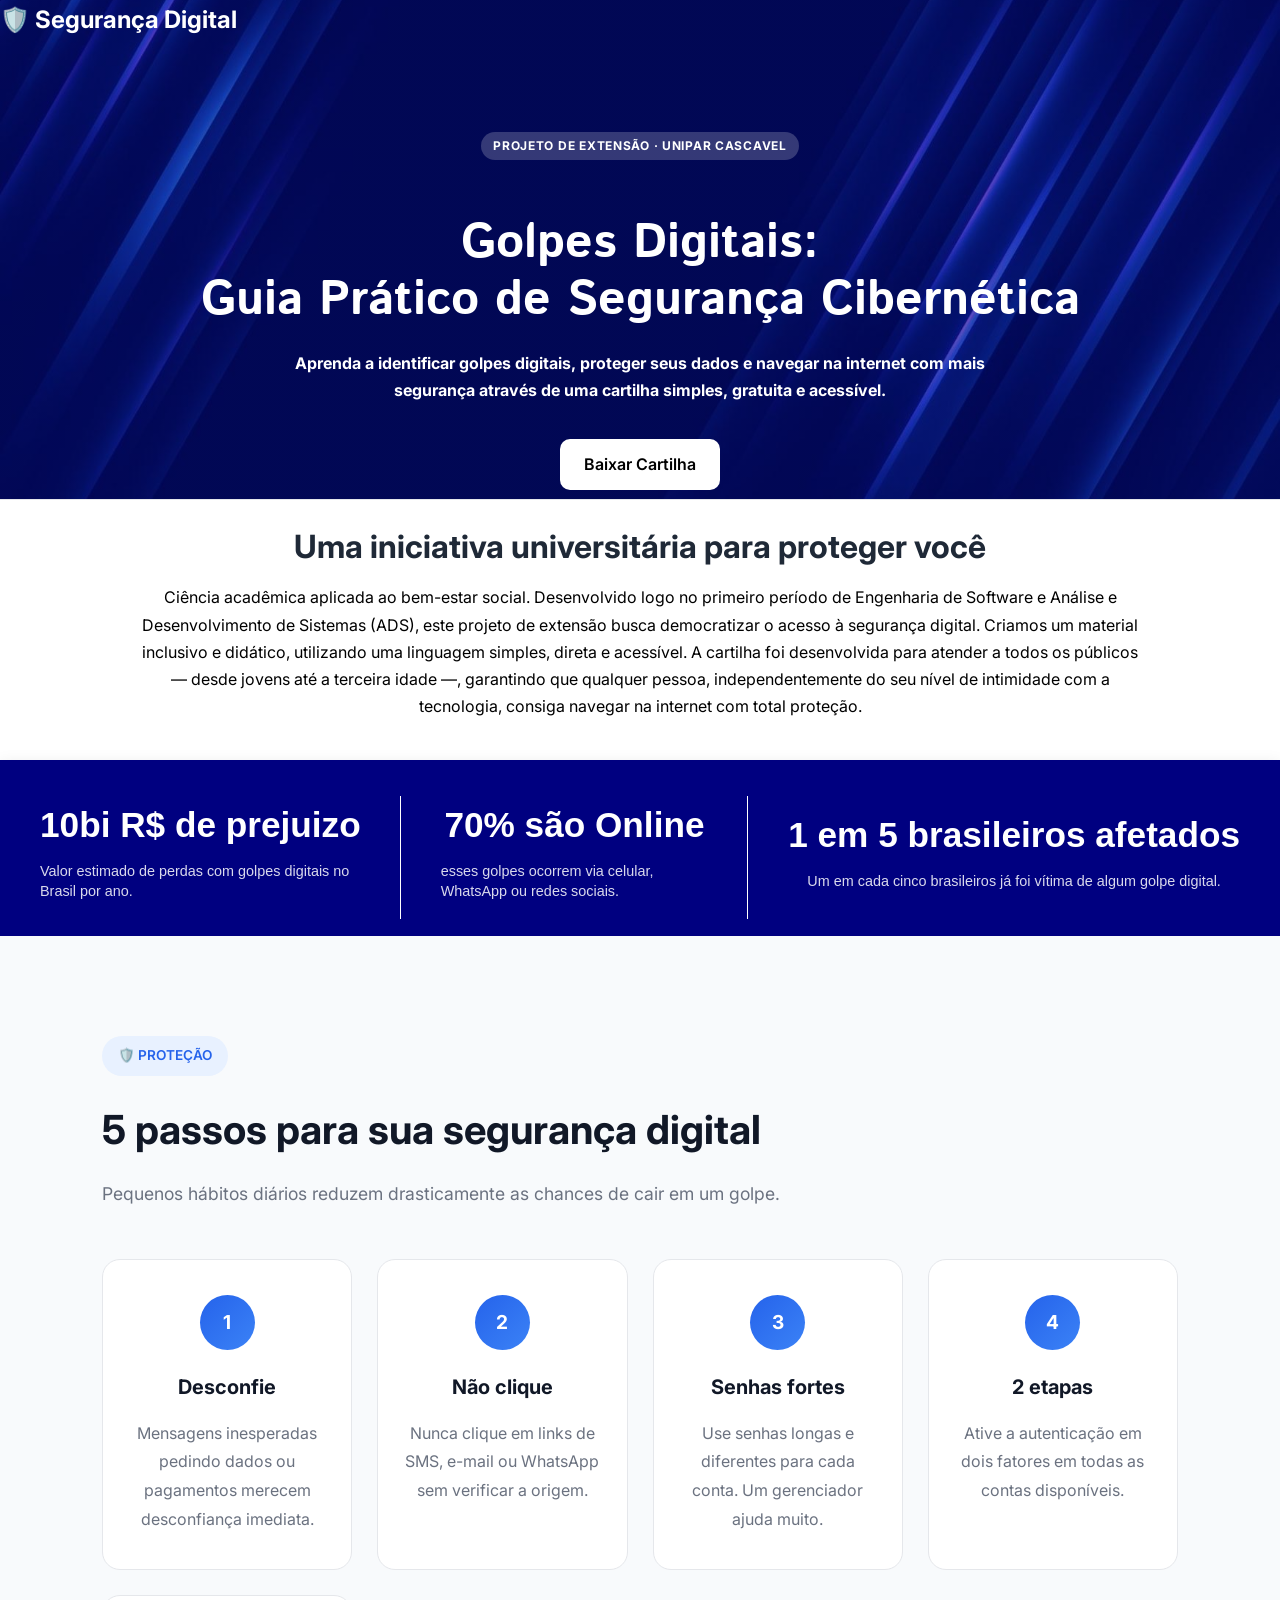
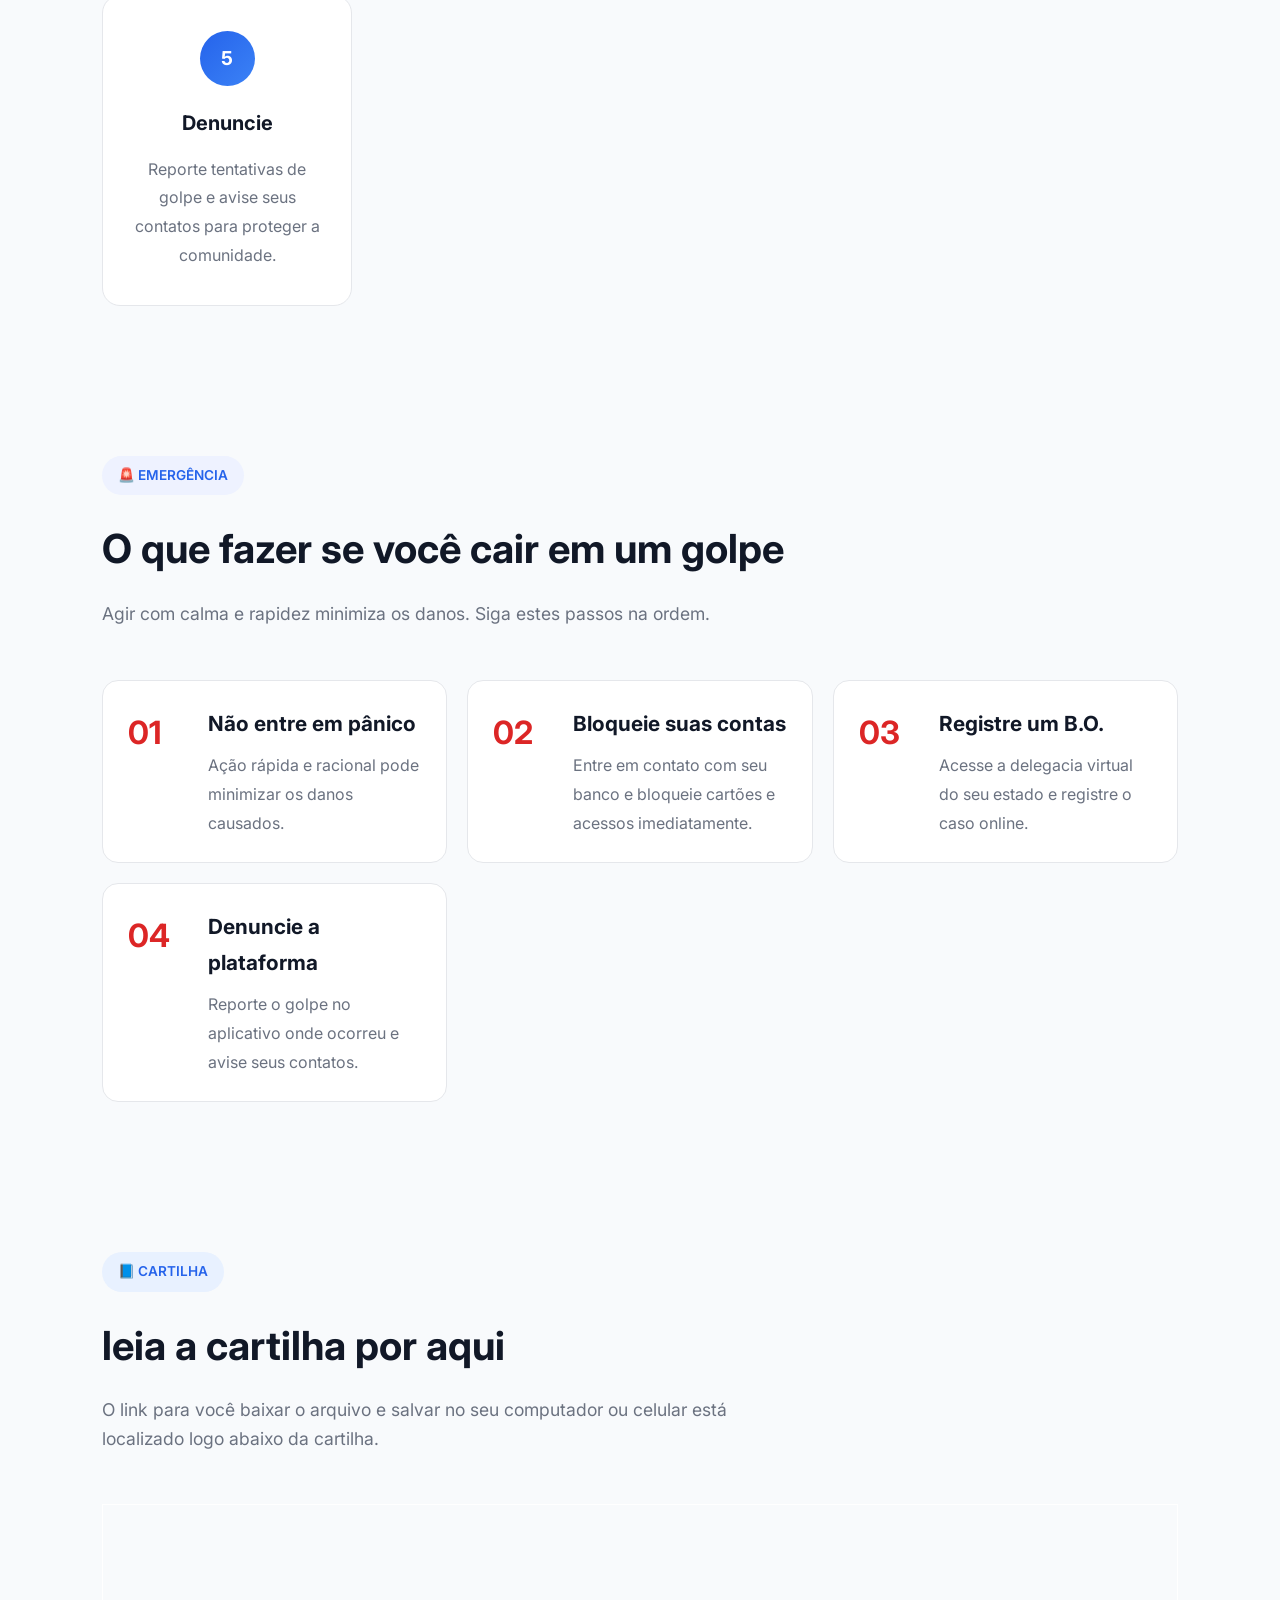
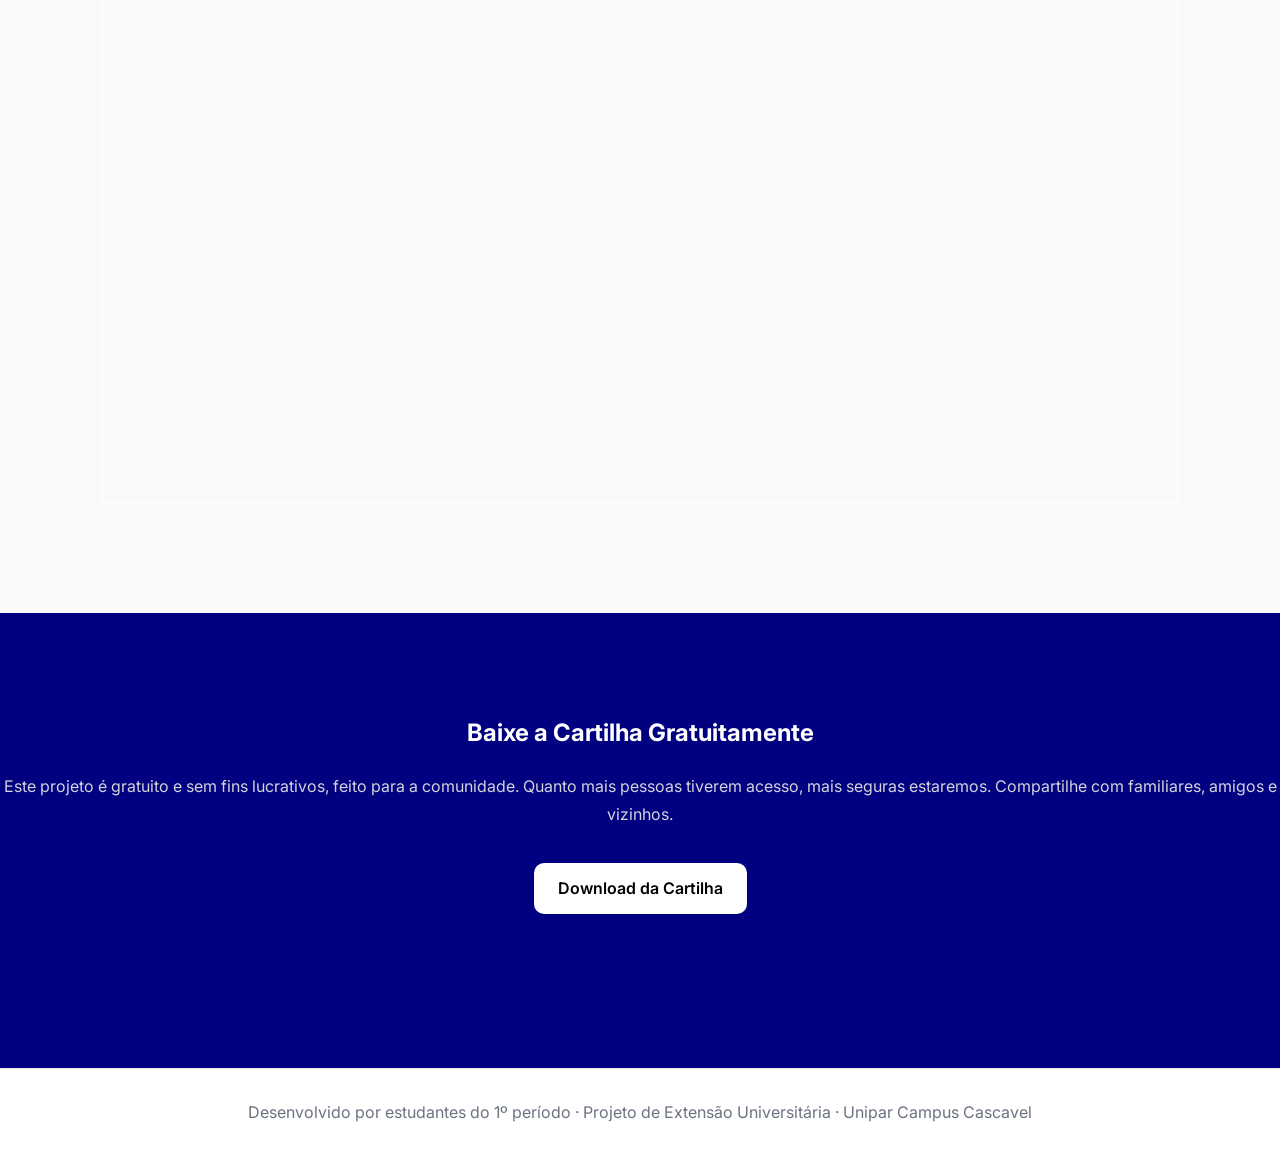
==== index.html @ 3634620d "V 1.4 -Correção de bug nos arquivos- Erro ao identificar arquivo" ====
<!DOCTYPE html>
<html lang="pt-BR">
<head>
    <meta charset="UTF-8">
    <meta name="viewport" content="width=device-width, initial-scale=1.0">
    <title>Golpes Digitais | Guia Prático de Segurança Cibernética</title>

    <link rel="stylesheet" href="style.css">

    <link rel="preconnect" href="https://fonts.googleapis.com">
    <link href="https://fonts.googleapis.com/css2?family=Inter:wght@300;400;500;600;700&display=swap" rel="stylesheet">
</head>
<body>

<header class="Cabecalho">
        
    <h2>🛡️ Segurança Digital</h2>

    <div class="primeira_dobra">

        <span class="tag">
            Projeto de Extensão · Unipar Cascavel
        </span>

        <h1>
            Golpes Digitais:
            <br>
            Guia Prático de Segurança Cibernética
        </h1>

        <p>
            Aprenda a identificar golpes digitais, proteger seus dados
            e navegar na internet com mais segurança através de uma
            cartilha simples, gratuita e acessível.
        </p>

        <div class="primeiradobra-buttons">
            <a href="Cartilha-Seguranca-digital-pdf.pdf" class="btn-primary">
                Baixar Cartilha
            </a>
        </div>
    </div>
</header>


<section class="Biografia">
    
    <div class="Biografia-titulo">
        <h1>Uma iniciativa universitária para proteger você</h1>
        <p>
            Ciência acadêmica aplicada ao bem-estar social. Desenvolvido logo no primeiro período de Engenharia de Software e Análise e Desenvolvimento de Sistemas (ADS), este projeto de extensão busca democratizar o acesso à segurança digital. Criamos um material inclusivo e didático, utilizando uma linguagem simples, direta e acessível. 
            A cartilha foi desenvolvida para atender a todos os públicos — desde jovens até a terceira idade —, garantindo que qualquer pessoa, independentemente do seu nível de intimidade com a tecnologia, consiga navegar na internet com total proteção.
    </div>

</section>


<section class="banner-container">
        
        <div class="banner-Informativo">
            <div class="titulo-informativo"><h4> 10bi R$ de prejuizo</h4></div>
            <div class="texto-informativo">Valor estimado de perdas com golpes digitais no Brasil por ano.</div>                     
        </div>

        <div class="banner-Informativo">
            <div class="titulo-informativo"> <h4>70% são Online </h4></div>
            <div class="texto-informativo">esses golpes ocorrem via celular, WhatsApp ou redes sociais.</div>
        </div>

        <div class="banner-Informativo">
            <div class="titulo-informativo"><h4>1 em 5 brasileiros afetados</h4></div>
            <div class="texto-informativo">Um em cada cinco brasileiros já foi vítima de algum golpe digital.</div>
        </div>

</section>


<section class="dicas-seguranca">

    <div class="cabecalho-seguranca">

        <span class="etiqueta-protecao">
            🛡️ PROTEÇÃO
        </span>

        <h2>
            5 passos para sua segurança digital
        </h2>

        <p>
            Pequenos hábitos diários reduzem drasticamente as chances de cair em um golpe.
        </p>

    </div>

    <div class="grade-dicas">

        <div class="cartao-dica">

            <div class="numero-dica">1</div>

            <h3>Desconfie</h3>

            <p>
                Mensagens inesperadas pedindo dados ou pagamentos merecem desconfiança imediata.
            </p>

        </div>

        <div class="cartao-dica">

            <div class="numero-dica">2</div>

            <h3>Não clique</h3>

            <p>
                Nunca clique em links de SMS, e-mail ou WhatsApp sem verificar a origem.
            </p>

        </div>

        <div class="cartao-dica">

            <div class="numero-dica">3</div>

            <h3>Senhas fortes</h3>

            <p>
                Use senhas longas e diferentes para cada conta. Um gerenciador ajuda muito.
            </p>

        </div>

        <div class="cartao-dica">

            <div class="numero-dica">4</div>

            <h3>2 etapas</h3>

            <p>
                Ative a autenticação em dois fatores em todas as contas disponíveis.
            </p>

        </div>

        <div class="cartao-dica">

            <div class="numero-dica">5</div>

            <h3>Denuncie</h3>

            <p>
                Reporte tentativas de golpe e avise seus contatos para proteger a comunidade.
            </p>

        </div>

    </div>

</section>

<section class="secao-emergencia">

    <div class="cabecalho-emergencia">

        <span class="etiqueta-emergencia">
            🚨 EMERGÊNCIA
        </span>

        <h2>
            O que fazer se você cair em um golpe
        </h2>

        <p>
            Agir com calma e rapidez minimiza os danos. Siga estes passos na ordem.
        </p>

    </div>

    <div class="grade-emergencia">

        <div class="cartao-emergencia">

            <span class="numero-emergencia">01</span>

            <div class="conteudo-emergencia">
                <h3>Não entre em pânico</h3>

                <p>
                    Ação rápida e racional pode minimizar os danos causados.
                </p>
            </div>

        </div>

        <div class="cartao-emergencia">

            <span class="numero-emergencia">02</span>

            <div class="conteudo-emergencia">
                <h3>Bloqueie suas contas</h3>

                <p>
                    Entre em contato com seu banco e bloqueie cartões e acessos imediatamente.
                </p>
            </div>

        </div>

        <div class="cartao-emergencia">

            <span class="numero-emergencia">03</span>

            <div class="conteudo-emergencia">
                <h3>Registre um B.O.</h3>

                <p>
                    Acesse a delegacia virtual do seu estado e registre o caso online.
                </p>
            </div>

        </div>

        <div class="cartao-emergencia">

            <span class="numero-emergencia">04</span>

            <div class="conteudo-emergencia">
                <h3>Denuncie a plataforma</h3>

                <p>
                    Reporte o golpe no aplicativo onde ocorreu e avise seus contatos.
                </p>
            </div>

        </div>

    </div>

</section>

<section class="cartilha">

    <div class="cabecalho-cartilha">

        <span class="etiqueta-catilha">
          📘 CARTILHA
        </span>

        <h2>
            leia a cartilha por aqui
        </h2>

        <p>
            O link para você baixar o arquivo e salvar no seu computador ou celular está localizado logo abaixo da cartilha.
        </p>

    </div>

    <div class="vizualizacao-cartilha">

        <iframe allowfullscreen="allowfullscreen" allow="clipboard-write" scrolling="no" class="fp-iframe" src="https://heyzine.com/flip-book/34ccbaf224.html" style="border: 1px solid rgb(255, 255, 255); width: 100%; height: 600px;"></iframe>
    
    </div>
</section>

<section id="download" class="cta">
    <div class="container">

        <h2>Baixe a Cartilha Gratuitamente</h2>

        <p>
            Este projeto é gratuito e sem fins lucrativos, feito para a comunidade. Quanto mais pessoas tiverem acesso, mais seguras estaremos. Compartilhe com familiares, amigos e vizinhos.
        </p>

        <a href="Cartilha-Seguranca-digital-pdf.pdf" class="btn-primary">
            Download da Cartilha
        </a><br><br><br>


    </div>
</section>

<footer>
  <p>Desenvolvido por estudantes do 1º período · Projeto de Extensão Universitária · Unipar Campus Cascavel</p>
</footer>

</body>
</html>
---- style.css ----
@import url('https://fonts.googleapis.com/css2?family=Bitcount+Single:wght@100..900&family=Inter:ital,opsz,wght@0,14..32,100..900;1,14..32,100..900&family=Istok+Web:ital,wght@0,400;0,700;1,400;1,700&display=swap');

* {
    margin: 0;
    padding:0;
    box-sizing: border-box;
}

body {
    font-family: 'Inter', sans-serif ;
    color: #1f2937;
    background: #ffffff;
    line-height: 1.7;
}


.Cabecalho {

    height: 500px;
    width: 100%;
    z-index: 1000;
    color: white;
    border-bottom: 1px solid #e5e7eb;
    background:linear-gradient(rgba(0, 0, 128,0.5),
                rgba(0, 0, 128,0.5)),  url(img/11543937-fundo-azul-escuro-abstrato-com-efeito-de-luz-brilhante-diagonal-vetor.jpg ) center;
    background-repeat: no-repeat;
    background-size: cover;
    margin-bottom: 20px;

}
 

.Cabecalho h1 {
    color: white;
    padding: 20px 20px 0 20px; 
    font-family: Istok Web;
}


.btn-primary {
    background: #ffffff;
    color: rgb(0, 0, 0);
    text-decoration: none;
    padding: 12px 24px;
    border-radius: 10px;
    font-weight: 600;
    display: inline-block; 
}


.primeira_dobra {
    padding: 90px 0px;
    text-align: center;
    align-items: center;
    justify-content: space-between;
}

.tag {
    display: inline-block;
    background: rgba(255, 255, 255, 0.2); 
    color: white;
    font-size: .75rem; 
    font-weight: 700;
    letter-spacing: .06em; 
    text-transform: uppercase;
    padding: .25rem .75rem; 
    border-radius: 999px;
    margin-bottom: .9rem;
}

.primeira_dobra h1 {
    font-size: 3rem;
    line-height: 1.2;
    margin-bottom: 20px;
    margin-top: 20px;
}

.primeira_dobra p {
    max-width: 700px;
    margin: auto;
    color: #ffffff;
    font-weight: bold;
    justify-content: space-between;
}


.primeiradobra-buttons{
    margin-top: 35px;
    display: flex;
    justify-content: center;
    gap: 20px;
}

/*---------------------------------------------*/

.texto_biografia {
    display: flex;
    max-width: 800px;
    margin: 0 auto;  
    color: #000000;
    padding: 50px;
    text-align: center;  
}

.gray {
    background: #f9fafb;
      padding: 90px 0;

}

.Biografia-titulo {
    text-align: center;
    margin-bottom: 40px;
}

.Biografia-titulo h1 {
    font-size: 2rem;
    margin-bottom: 10px;
}

.Biografia-titulo p {
    color: #000000;
    max-width: 1000px;
    margin: 0 auto;  
    text-align: center;  
}

.grid{
    display:grid;
    grid-template-columns:repeat(auto-fit,minmax(250px,1fr));
    gap:25px;
}


/*---------------------------------------------*/

.banner-wrapper {
    display: flex;
    justify-content: center; 
    align-items: center;     
    width: 90%;             
    box-sizing: border-box;
}

.banner-container {
    font-family: 'Open Sans', sans-serif;
    display: flex;
    background-color: #000080;
    color: #ffffff;
    width: 100%;
    overflow: hidden;
    box-shadow: 0 4px 15px rgba(0, 0, 0, 0.1);
    box-sizing: border-box;
}

.banner-Informativo {
    flex: 1;
    padding: 35px 40px 35px;
    display: flex;
    flex-direction: column;
    justify-content: center;
    align-items: center;
    position: relative;
    box-sizing: border-box;
   
}


.banner-Informativo:not(:last-child)::after {
    content: '';
    position: absolute;
    right: 0;
    top: 20%;
    height: 70%;
    width: 1px;
    background-color: white;
}

.titulo-informativo {
    font-size: 2.2rem;
    font-weight: 800;
    margin-bottom: 6px;
    white-space: nowrap;
}

.texto-informativo {
    font-size: 0.9rem;
    font-weight: 400;
    color: rgba(255, 255, 255, 0.85);
    line-height: 1.4;
}

@media (max-width: 768px){
    .banner-wrapper {
        padding: 20px 15px; 
    }
    
    .banner-container {
        flex-direction: column; 
    }
    .banner-Informativo {
        align-items: center;
        text-align: center;
        padding: 30px 20px;
    }

    .banner-Informativo:not(:last-child)::after {
        display: none;
    }
}

/*---------------------------------------------*/

.dicas-seguranca {
    padding: 100px 8%;
    background: #f8fafc;
}

.cabecalho-seguranca {
    max-width: 700px;
    margin-bottom: 50px;
}

.etiqueta-protecao {
    display: inline-flex;
    align-items: center;
    gap: 8px;

    background: #e8f1ff;
    color: #2563eb;

    padding: 8px 16px;
    border-radius: 999px;

    font-size: 0.85rem;
    font-weight: 600;

    margin-bottom: 20px;
}

.cabecalho-seguranca h2 {
    font-size: 2.5rem;
    font-weight: 700;
    color: #111827;

    margin-bottom: 15px;
}

.cabecalho-seguranca p {
    color: #6b7280;
    font-size: 1.1rem;
    line-height: 1.7;
}

.grade-dicas {
    display: grid;
    grid-template-columns: repeat(auto-fit, minmax(240px, 1fr));
    gap: 25px;
}

.cartao-dica {
    background: #ffffff;

    border: 1px solid #e5e7eb;
    border-radius: 18px;

    padding: 35px 25px;

    text-align: center;

    transition: 0.3s ease;
}

.cartao-dica:hover {
    transform: translateY(-6px);

    box-shadow:
        0 15px 35px rgba(0,0,0,0.08);
}

.numero-dica {
    width: 55px;
    height: 55px;

    margin: 0 auto 20px;

    border-radius: 50%;

    background: linear-gradient(
        135deg,
        #2563eb,
        #3b82f6
    );

    color: white;

    display: flex;
    align-items: center;
    justify-content: center;

    font-size: 1.2rem;
    font-weight: 700;
}

.cartao-dica h3 {
    color: #111827;
    font-size: 1.25rem;
    margin-bottom: 15px;
}

.cartao-dica p {
    color: #6b7280;
    line-height: 1.8;
}

/* Responsivo */

@media (max-width: 768px) {

    .dicas-seguranca {
        padding: 70px 6%;
    }

    .cabecalho-seguranca h2 {
        font-size: 2rem;
    }

}

/*---------------------------------------------*/

.secao-emergencia {
    padding: 50px 8%;
    background: #f8fafc;
}

.cabecalho-emergencia {
    max-width: 700px;
    margin-bottom: 50px;
}

.etiqueta-emergencia {
    display: inline-flex;
    align-items: center;

    padding: 8px 16px;

    border-radius: 999px;

    background: #eef2ff;
    color: #2563eb;

    font-size: 0.85rem;
    font-weight: 600;

    margin-bottom: 20px;
}

.cabecalho-emergencia h2 {
    font-size: 2.5rem;
    font-weight: 700;

    color: #111827;

    margin-bottom: 15px;
}

.cabecalho-emergencia p {
    color: #6b7280;
    font-size: 1.1rem;
    line-height: 1.8;
}

.grade-emergencia {
    display: grid;
    grid-template-columns: repeat(auto-fit, minmax(320px, 1fr));
    gap: 20px;
}

.cartao-emergencia {
    display: flex;
    gap: 20px;

    background: #ffffff;

    border: 1px solid #e5e7eb;
    border-radius: 16px;

    padding: 25px;

    transition: 0.3s ease;
}

.cartao-emergencia:hover {
    transform: translateY(-5px);

    box-shadow:
        0 12px 30px rgba(0, 0, 0, 0.08);

    border-color: #ef4444;
}

.numero-emergencia {
    font-size: 2rem;
    font-weight: 700;

    color: #dc2626;

    min-width: 60px;
}

.conteudo-emergencia h3 {
    font-size: 1.3rem;
    color: #111827;

    margin-bottom: 10px;
}

.conteudo-emergencia p {
    color: #6b7280;
    line-height: 1.8;
}

/* Responsivo */

@media (max-width: 768px) {

    .secao-emergencia {
        padding: 70px 6%;
    }

    .cabecalho-emergencia h2 {
        font-size: 2rem;
    }

    .cartao-emergencia {
        flex-direction: column;
        gap: 10px;
    }

    .numero-emergencia {
        min-width: auto;
    }

}

/*---------------------------------------------*/

.cartilha{
    width: 100%; 
    padding: 100px 8%;
    background: #f8fafc;
}    

.cabecalho-cartilha {
    max-width: 700px;
    margin-bottom: 50px;
}

.etiqueta-catilha{
    display: inline-flex;
    align-items: center;
    gap: 8px;

    background: #e8f1ff;
    color: #2563eb;

    padding: 8px 16px;
    border-radius: 999px;

    font-size: 0.85rem;
    font-weight: 600;

    margin-bottom: 20px;
}

.cabecalho-cartilha h2 {
    font-size: 2.5rem;
    font-weight: 700;
    color: #111827;

    margin-bottom: 15px;
}

.cabecalho-cartilha p {
    color: #6b7280;
    font-size: 1.1rem;
    line-height: 1.7;
}

.vizulizacao-cartilha{
    justify-content: center; 
    align-items: center; 
    padding: 100px 8%;

}

/*---------------------------------------------*/

.cta{
    background:#000080;
    color:white;
    text-align:center;
    padding:100px 0;
}

.cta p{
    margin:20px 0 35px;
    color:#d1d5db;
}

footer{
    padding:30px;
    text-align:center;
    border-top:1px solid #e5e7eb;
    color:#6b7280;
}

@media(max-width:768px){

    .hero h1{
        font-size:2.2rem;
    }

    .hero-buttons{
        flex-direction:column;
        align-items:center;
    }

}
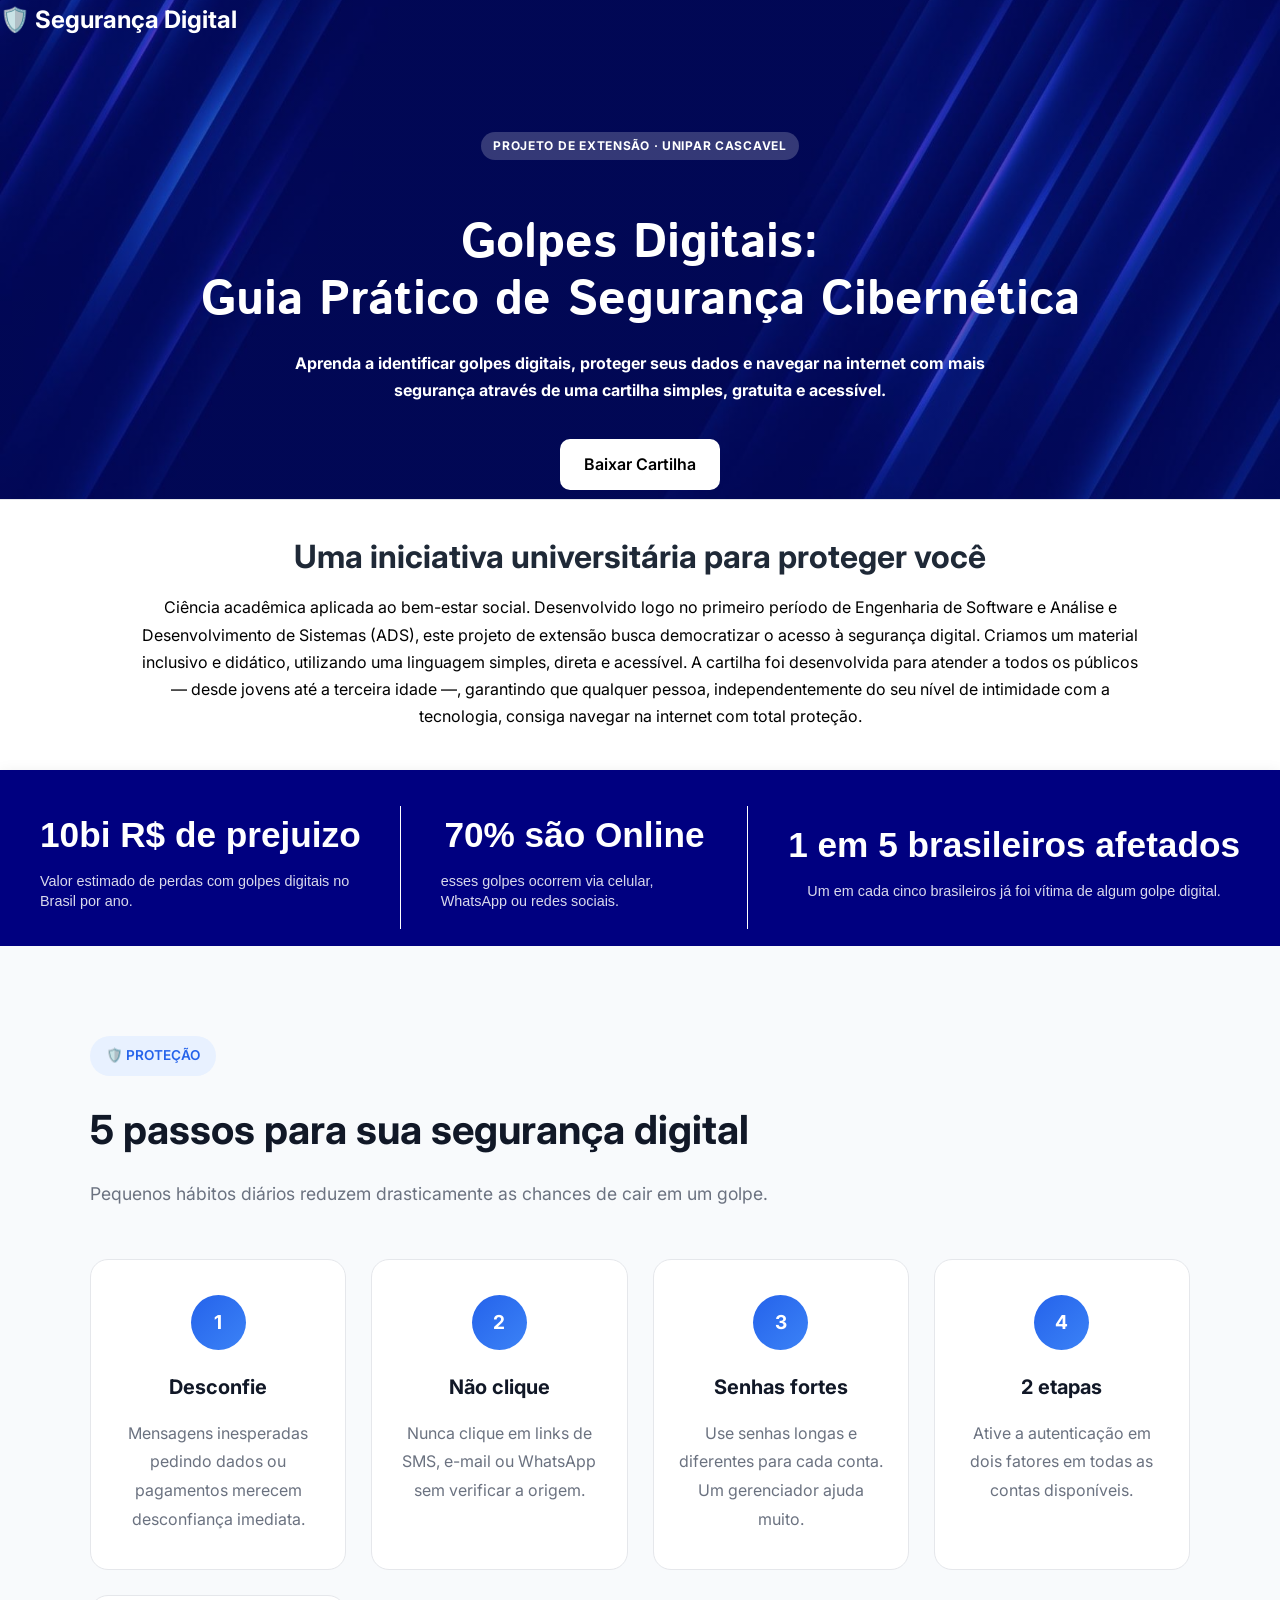
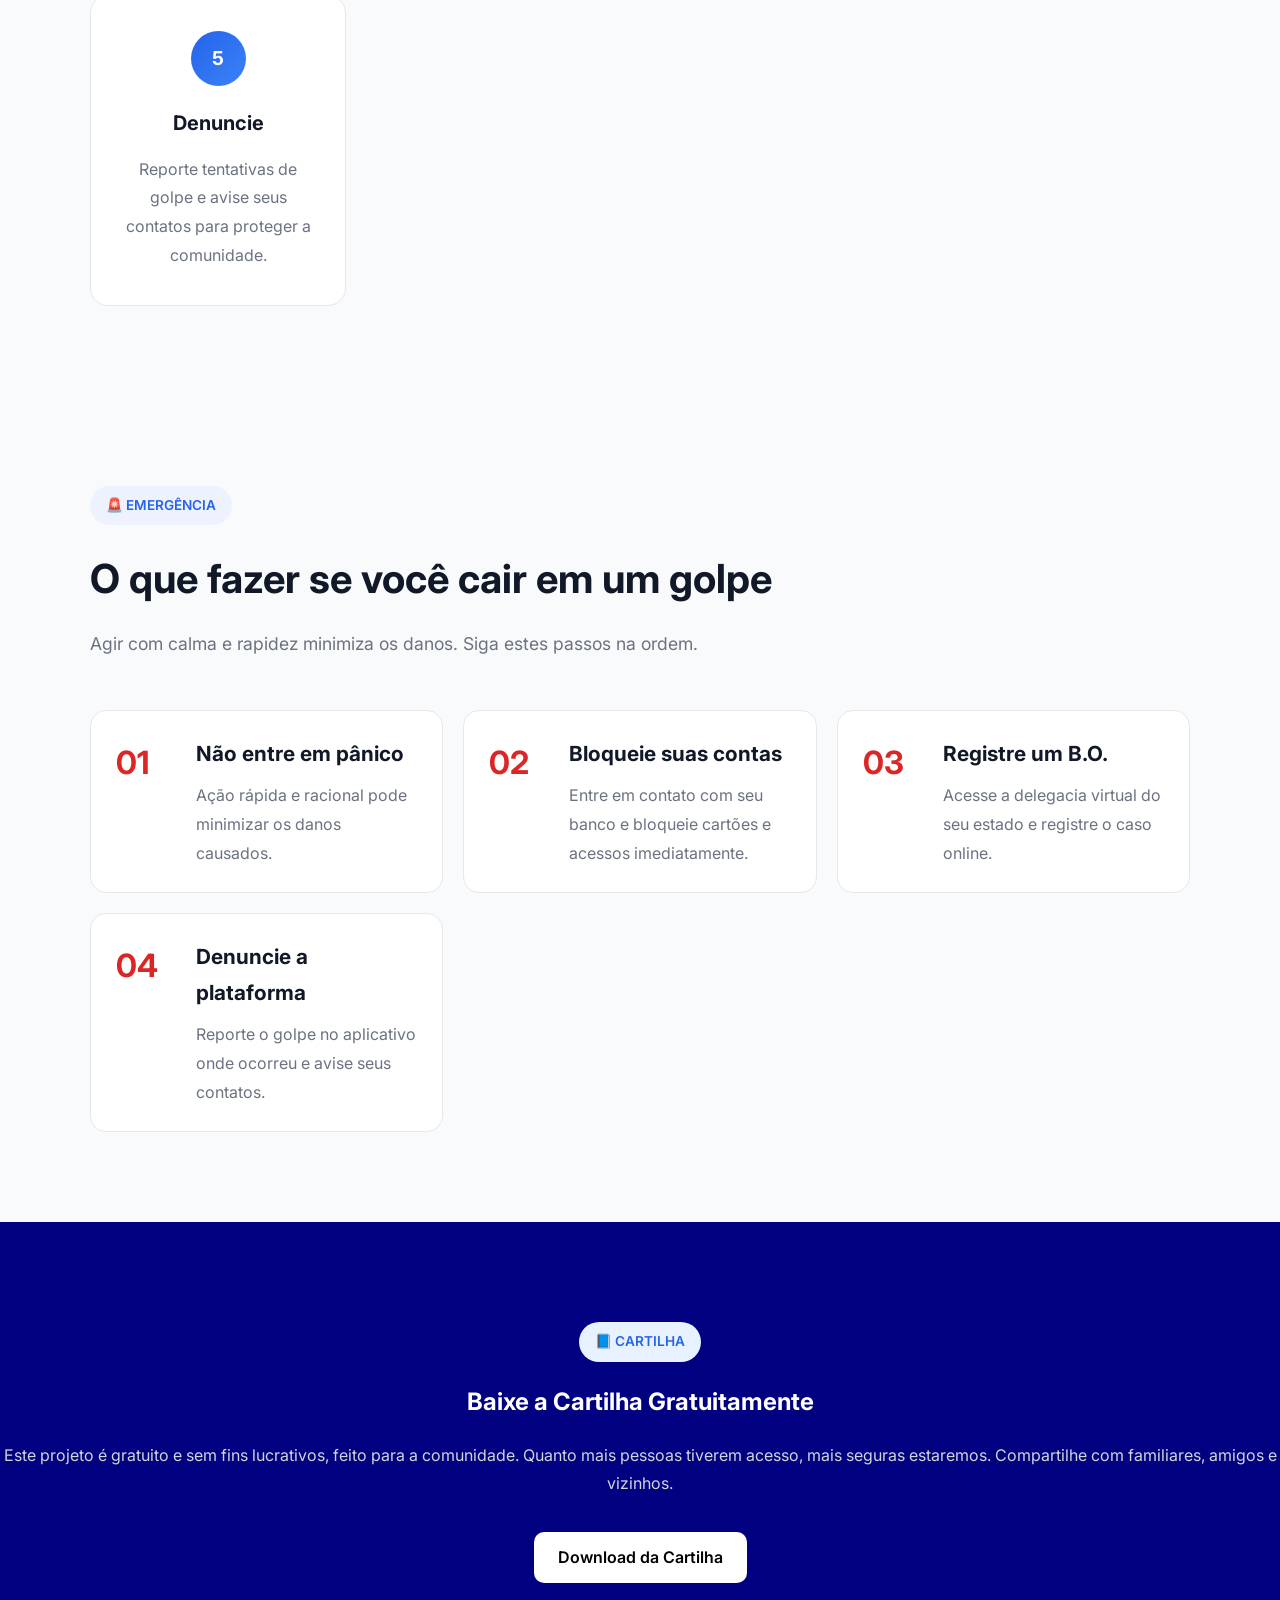
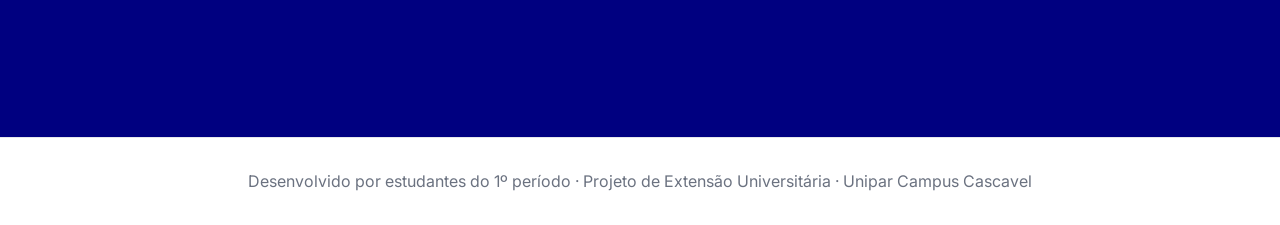
==== commit a093542d: "V 1.7 Eliminação da seção de leitura da cartilha, não foi possível alinhar e deixar responsável de f" ====
--- a/index.html
+++ b/index.html
@@ -239,33 +239,13 @@
 
 </section>
 
-<section class="cartilha">
-
-    <div class="cabecalho-cartilha">
-
+
+<section id="download" class="cta">
+    <div class="container">
+        
         <span class="etiqueta-catilha">
           📘 CARTILHA
         </span>
-
-        <h2>
-            leia a cartilha por aqui
-        </h2>
-
-        <p>
-            O link para você baixar o arquivo e salvar no seu computador ou celular está localizado logo abaixo da cartilha.
-        </p>
-
-    </div>
-
-    <div class="vizualizacao-cartilha">
-
-        <iframe allowfullscreen="allowfullscreen" allow="clipboard-write" scrolling="no" class="fp-iframe" src="https://heyzine.com/flip-book/34ccbaf224.html" style="border: 1px solid rgb(255, 255, 255); width: 100%; height: 600px;"></iframe>
-    
-    </div>
-</section>
-
-<section id="download" class="cta">
-    <div class="container">
 
         <h2>Baixe a Cartilha Gratuitamente</h2>
 
--- a/style.css
+++ b/style.css
@@ -93,6 +93,16 @@
 
 /*---------------------------------------------*/
 
+.Biografia{
+    margin-top: 30px;
+    display: flex;
+    justify-content: center; 
+    align-items: center;     
+    width: 100%; 
+
+
+
+}
 .texto_biografia {
     display: flex;
     max-width: 800px;
@@ -212,7 +222,7 @@
 /*---------------------------------------------*/
 
 .dicas-seguranca {
-    padding: 100px 8%;
+    padding: 90px ;
     background: #f8fafc;
 }
 
@@ -330,7 +340,7 @@
 /*---------------------------------------------*/
 
 .secao-emergencia {
-    padding: 50px 8%;
+    padding: 90px;
     background: #f8fafc;
 }
 
@@ -421,6 +431,8 @@
     line-height: 1.8;
 }
 
+
+/*---------------------------------------------*/
 /* Responsivo */
 
 @media (max-width: 768px) {
@@ -448,12 +460,12 @@
 
 .cartilha{
     width: 100%; 
-    padding: 100px 8%;
+    padding: 90px;
     background: #f8fafc;
 }    
 
 .cabecalho-cartilha {
-    max-width: 700px;
+    max-width: 1000px;
     margin-bottom: 50px;
 }
 
@@ -472,27 +484,6 @@
     font-weight: 600;
 
     margin-bottom: 20px;
-}
-
-.cabecalho-cartilha h2 {
-    font-size: 2.5rem;
-    font-weight: 700;
-    color: #111827;
-
-    margin-bottom: 15px;
-}
-
-.cabecalho-cartilha p {
-    color: #6b7280;
-    font-size: 1.1rem;
-    line-height: 1.7;
-}
-
-.vizulizacao-cartilha{
-    justify-content: center; 
-    align-items: center; 
-    padding: 100px 8%;
-
 }
 
 /*---------------------------------------------*/
@@ -527,4 +518,133 @@
         align-items:center;
     }
 
+}
+
+/* ==========================
+   RESPONSIVIDADE MOBILE
+========================== */
+
+@media (max-width: 768px) {
+
+    .Cabecalho{
+        height: auto;
+        padding: 20px;
+    }
+
+    .Cabecalho h2{
+        text-align: center;
+        font-size: 1.2rem;
+    }
+
+    .primeira_dobra{
+        padding: 50px 15px;
+    }
+
+    .primeira_dobra h1{
+        font-size: 2rem;
+        line-height: 1.3;
+        padding: 0;
+    }
+
+    .primeira_dobra p{
+        font-size: 0.95rem;
+        padding: 0 10px;
+    }
+
+    .primeiradobra-buttons{
+        flex-direction: column;
+        align-items: center;
+    }
+
+    .btn-primary{
+        width: 100%;
+        max-width: 280px;
+        text-align: center;
+    }
+
+    .Biografia{
+        padding: 0 15px;
+    }
+
+    .Biografia-titulo h1{
+        font-size: 1.7rem;
+    }
+
+    .Biografia-titulo p{
+        font-size: 0.95rem;
+    }
+
+    .titulo-informativo{
+        font-size: 1.6rem;
+        white-space: normal;
+        text-align: center;
+    }
+
+    .texto-informativo{
+        text-align: center;
+    }
+
+    .cabecalho-seguranca h2,
+    .cabecalho-emergencia h2,
+    .cabecalho-cartilha h2,
+    .cta h2{
+        font-size: 1.8rem;
+    }
+
+    .grade-dicas{
+        grid-template-columns: 1fr;
+    }
+
+    .grade-emergencia{
+        grid-template-columns: 1fr;
+    }
+
+    .cartilha{
+        padding: 70px 5%;
+    }
+
+    .vizualizacao-cartilha iframe,
+    .fp-iframe{
+        height: 450px !important;
+    }
+
+
+
+    .cta{
+        padding: 70px 20px;
+    }
+
+    footer{
+        padding: 20px;
+        font-size: 0.9rem;
+    }
+}
+
+/* CELULARES PEQUENOS */
+
+@media (max-width: 480px){
+
+    .primeira_dobra h1{
+        font-size: 1.7rem;
+    }
+
+    .cabecalho-seguranca h2,
+    .cabecalho-emergencia h2,
+    .cabecalho-cartilha h2,
+    .cta h2{
+        font-size: 1.5rem;
+    }
+
+    .titulo-informativo{
+        font-size: 1.3rem;
+    }
+
+    .cartao-dica,
+    .cartao-emergencia{
+        padding: 20px;
+    }
+
+    .fp-iframe{
+        height: 350px !important;
+    }
 }
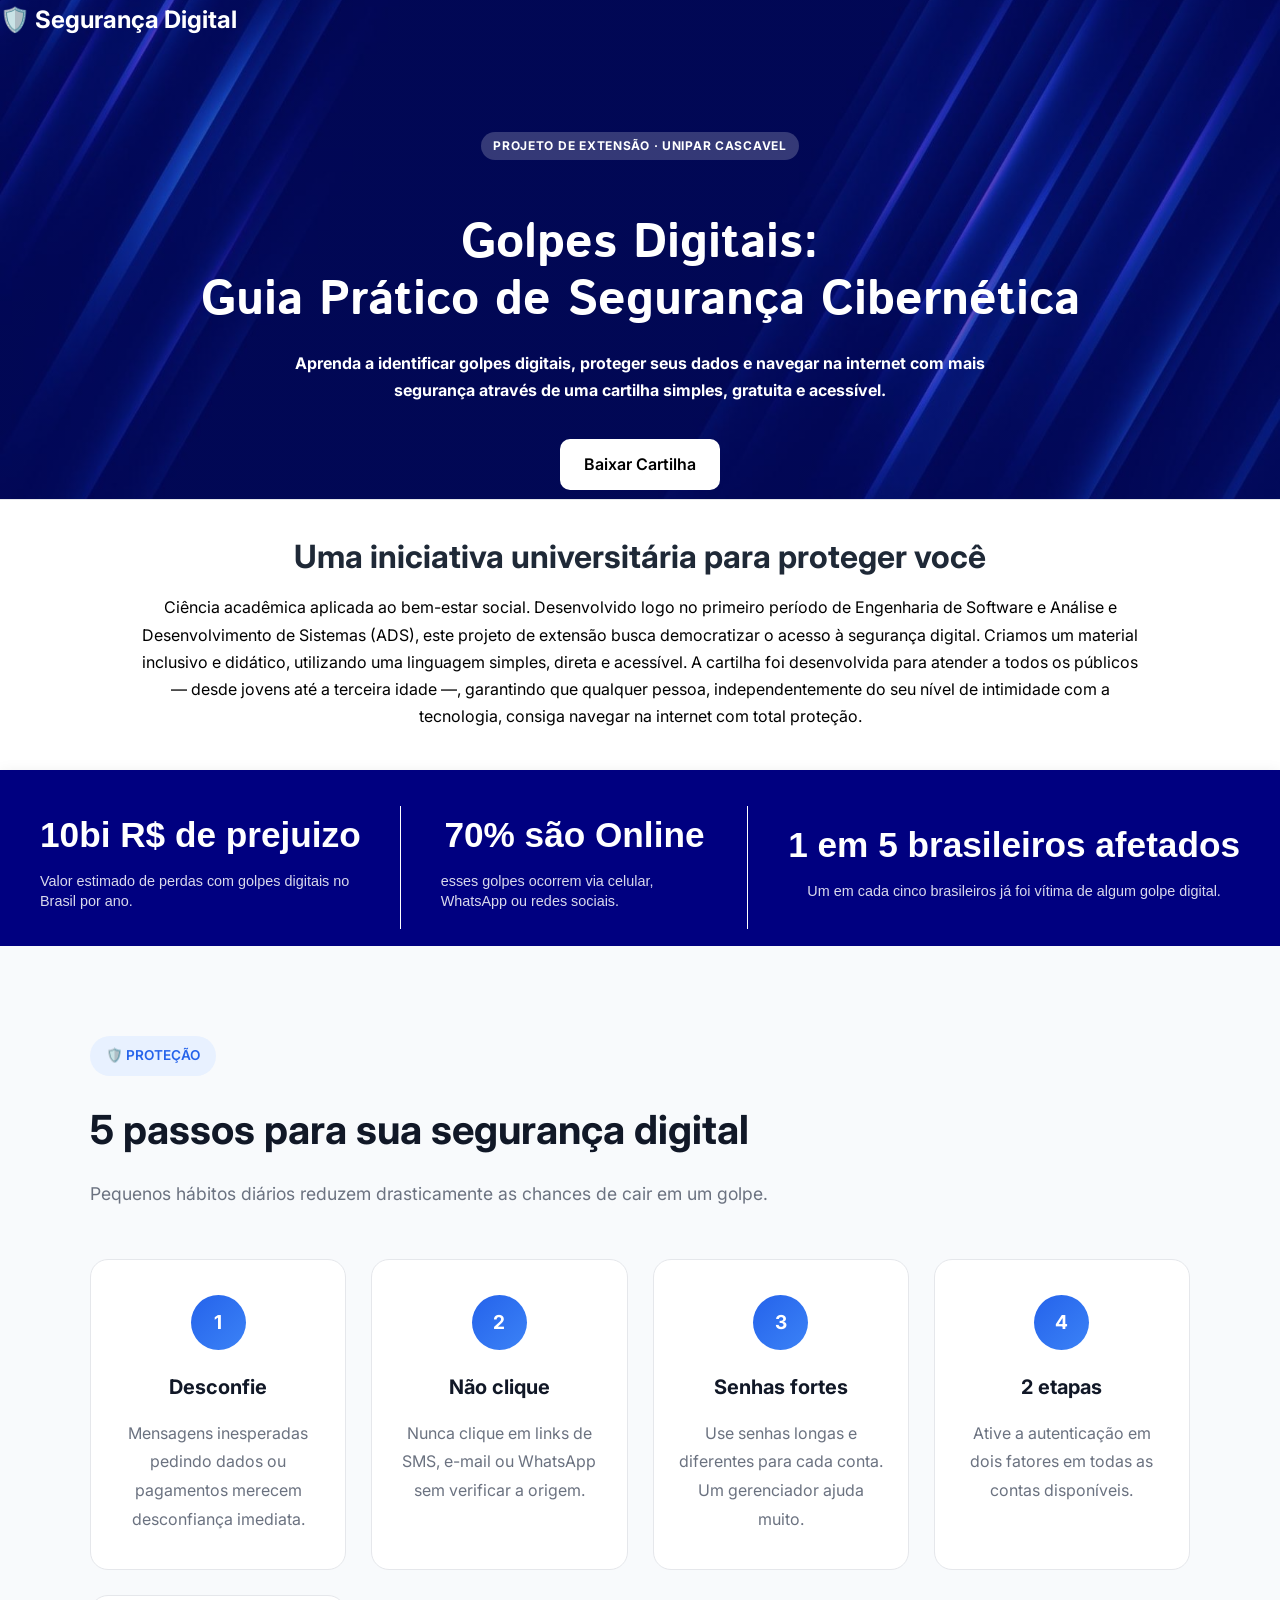
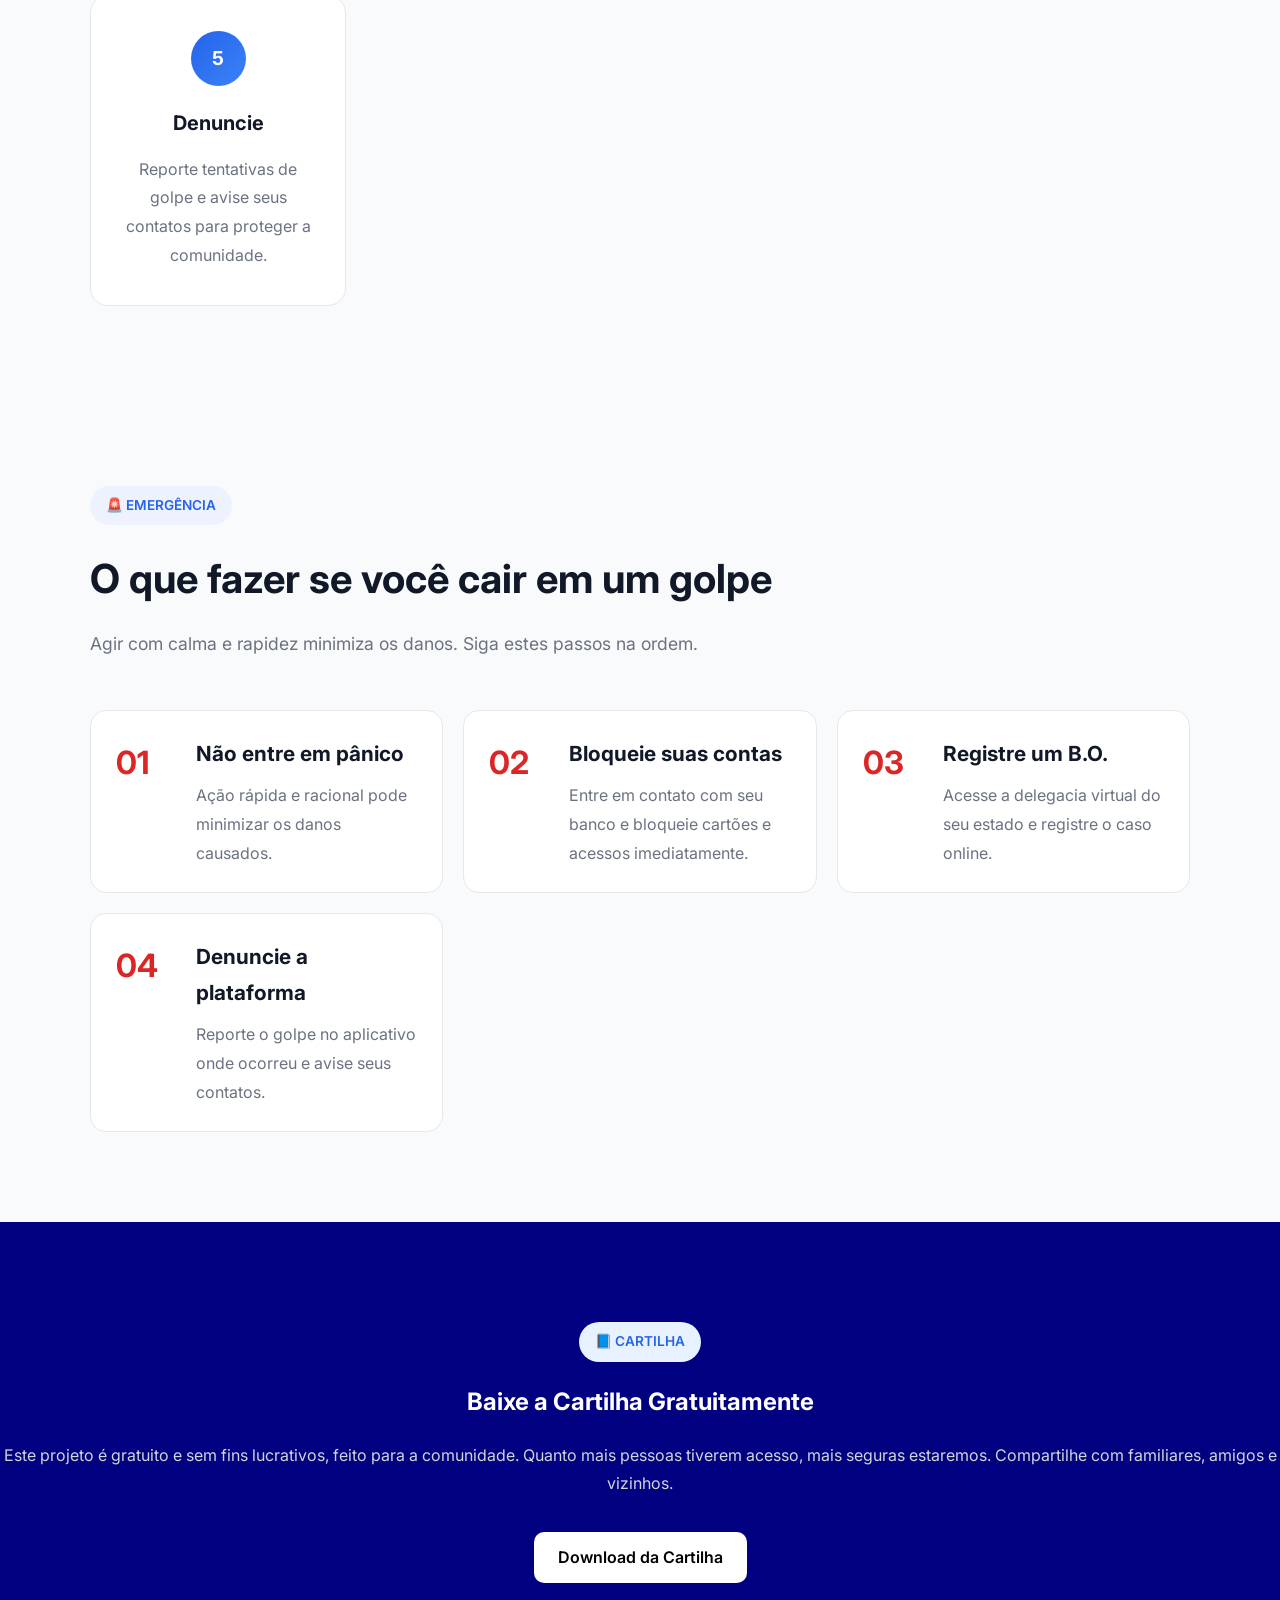
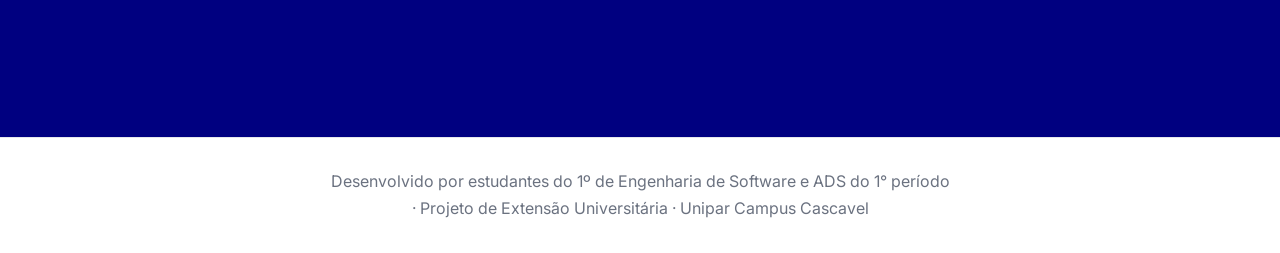
==== commit 8ea1ab16: "Alinhamento final do site." ====
--- a/index.html
+++ b/index.html
@@ -262,7 +262,7 @@
 </section>
 
 <footer>
-  <p>Desenvolvido por estudantes do 1º período · Projeto de Extensão Universitária · Unipar Campus Cascavel</p>
+  <p>Desenvolvido por estudantes do 1º de Engenharia de Software e ADS do 1° período<br> · Projeto de Extensão Universitária · Unipar Campus Cascavel</p>
 </footer>
 
 </body>
